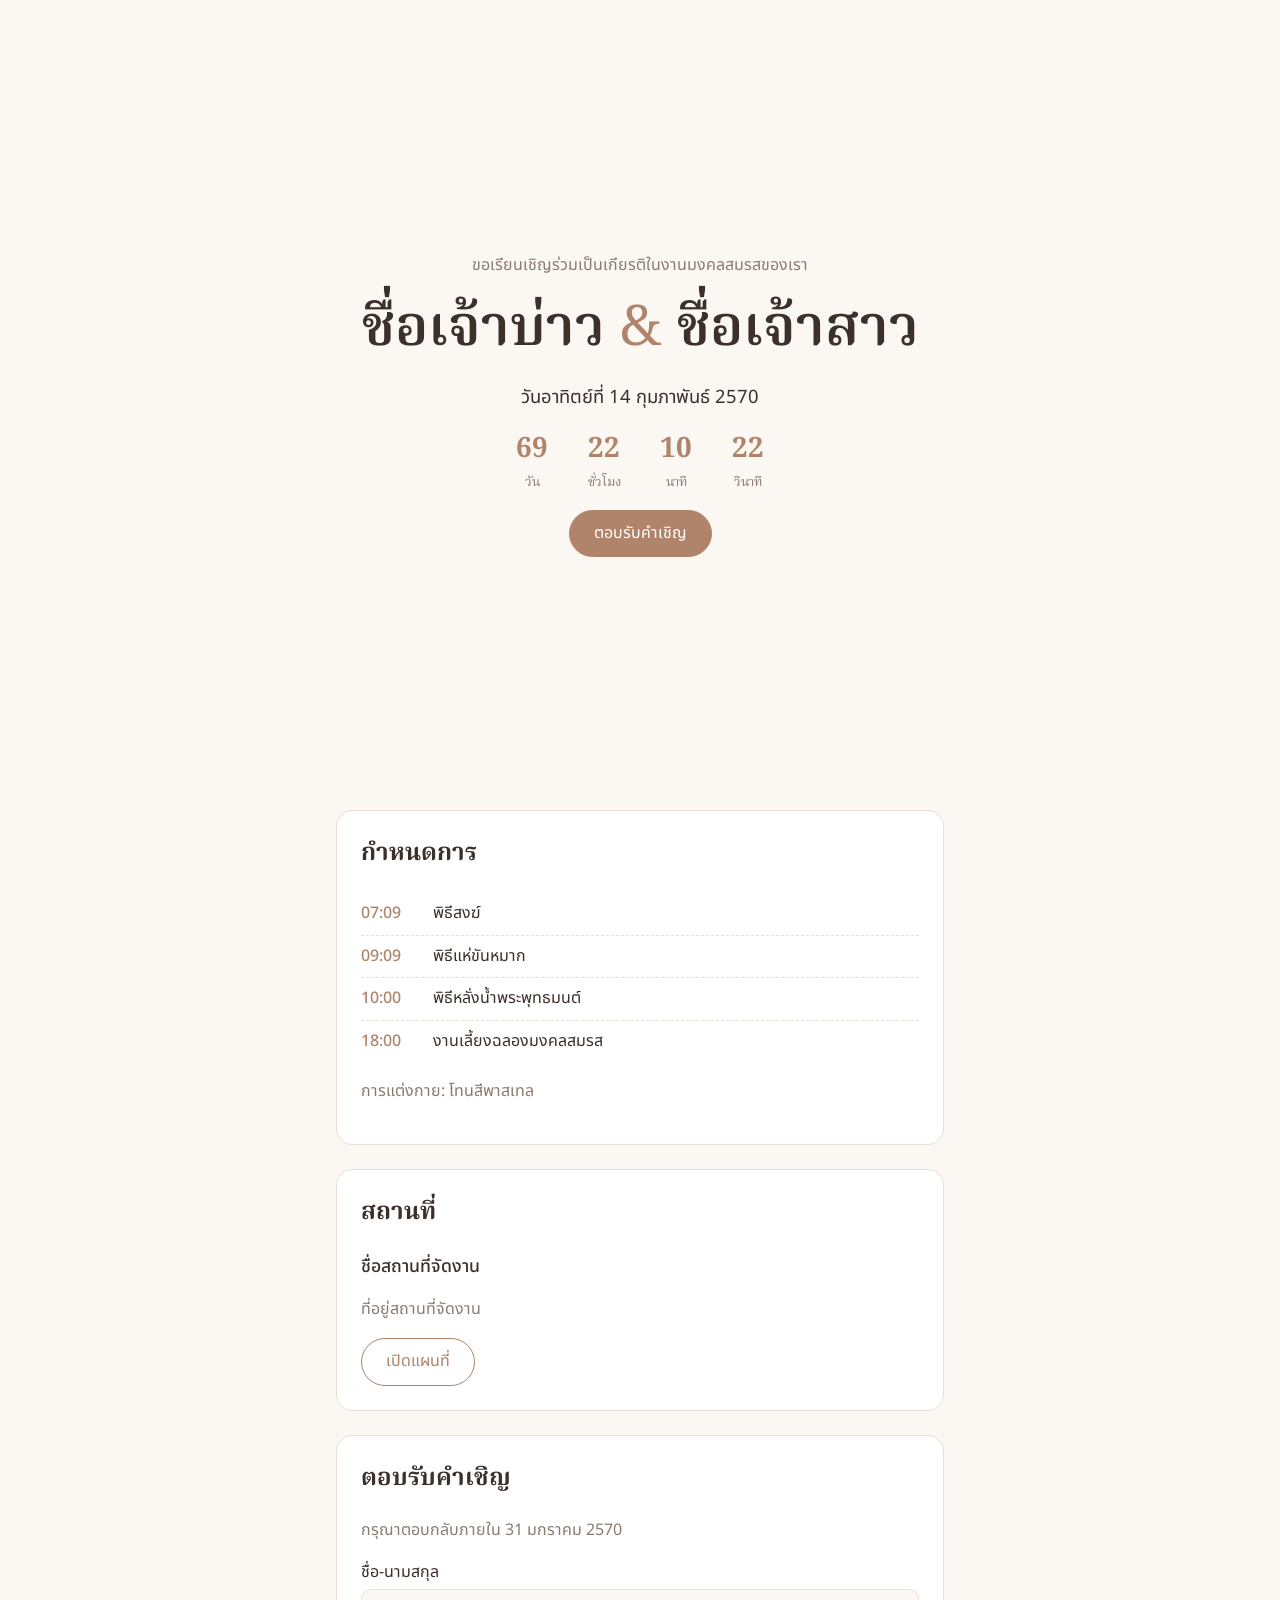
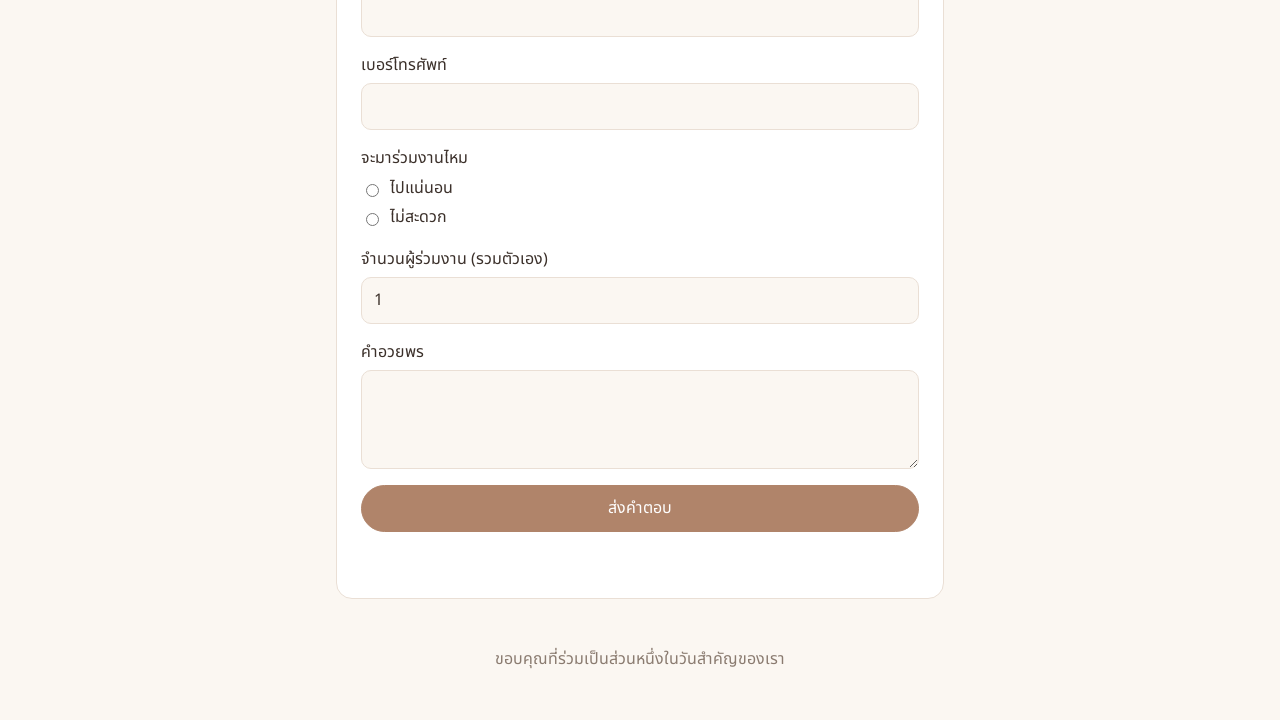
==== index.html @ c6e45189 "feat: เว็บการ์ดเชิญงานแต่งพร้อมฟอร์ม RSVP Co-Authored-By: Claude Opus 5.5 <noreply@anthropic.com>" ====
<!doctype html>
<html lang="th">
<head>
  <meta charset="utf-8" />
  <meta name="viewport" content="width=device-width, initial-scale=1" />
  <title>การ์ดเชิญงานแต่ง</title>
  <link rel="preconnect" href="https://fonts.googleapis.com" />
  <link rel="preconnect" href="https://fonts.gstatic.com" crossorigin />
  <link href="https://fonts.googleapis.com/css2?family=Noto+Serif+Thai:wght@400;600&family=Noto+Sans+Thai:wght@400;500&display=swap" rel="stylesheet" />
  <link rel="stylesheet" href="styles.css" />
</head>
<body>
  <header class="hero">
    <p class="eyebrow" data-bind="greeting"></p>
    <h1><span data-bind="groom"></span> <span class="amp">&amp;</span> <span data-bind="bride"></span></h1>
    <p class="date" data-bind="dateText"></p>
    <div class="countdown" id="countdown" aria-live="polite"></div>
    <a class="btn" href="#rsvp">ตอบรับคำเชิญ</a>
  </header>

  <main>
    <section class="card" id="schedule">
      <h2>กำหนดการ</h2>
      <ol class="timeline" id="timeline"></ol>
      <p class="muted">การแต่งกาย: <span data-bind="dressCode"></span></p>
    </section>

    <section class="card" id="venue">
      <h2>สถานที่</h2>
      <p class="venue-name" data-bind="venue.name"></p>
      <p class="muted" data-bind="venue.address"></p>
      <a class="btn btn-outline" id="map-link" target="_blank" rel="noopener">เปิดแผนที่</a>
    </section>

    <section class="card" id="rsvp">
      <h2>ตอบรับคำเชิญ</h2>
      <p class="muted">กรุณาตอบกลับภายใน <span data-bind="rsvpDeadline"></span></p>
      <form id="rsvp-form" novalidate>
        <label>ชื่อ-นามสกุล
          <input name="name" required maxlength="100" autocomplete="name" />
        </label>
        <label>เบอร์โทรศัพท์
          <input name="phone" type="tel" inputmode="numeric" pattern="0[0-9]{8,9}" maxlength="10" autocomplete="tel" />
        </label>
        <fieldset>
          <legend>จะมาร่วมงานไหม</legend>
          <label class="radio"><input type="radio" name="attending" value="yes" required /> ไปแน่นอน</label>
          <label class="radio"><input type="radio" name="attending" value="no" /> ไม่สะดวก</label>
        </fieldset>
        <label>จำนวนผู้ร่วมงาน (รวมตัวเอง)
          <input name="guests" type="number" min="1" max="10" value="1" />
        </label>
        <label>คำอวยพร
          <textarea name="message" rows="3" maxlength="500"></textarea>
        </label>
        <button class="btn" type="submit">ส่งคำตอบ</button>
        <p class="form-status" id="form-status" role="status"></p>
      </form>
    </section>
  </main>

  <footer>ขอบคุณที่ร่วมเป็นส่วนหนึ่งในวันสำคัญของเรา</footer>

  <script src="config.js"></script>
  <script src="script.js"></script>
</body>
</html>
---- styles.css ----
:root {
  --color-bg: #fbf7f2;
  --color-surface: #ffffff;
  --color-text: #3b302a;
  --color-muted: #8a7b70;
  --color-accent: #b0846a;
  --color-accent-contrast: #ffffff;
  --color-border: #eadfd5;
  --radius: 16px;
  --space: 16px;
  --font-serif: "Noto Serif Thai", serif;
  --font-sans: "Noto Sans Thai", sans-serif;
}

@media (prefers-color-scheme: dark) {
  :root {
    --color-bg: #1d1916;
    --color-surface: #28221e;
    --color-text: #f1e8e0;
    --color-muted: #b3a498;
    --color-accent: #d4a98c;
    --color-accent-contrast: #1d1916;
    --color-border: #3d342e;
  }
}

* { box-sizing: border-box; }

body {
  margin: 0;
  background: var(--color-bg);
  color: var(--color-text);
  font-family: var(--font-sans);
  line-height: 1.6;
}

.hero {
  min-height: 90vh;
  display: flex;
  flex-direction: column;
  align-items: center;
  justify-content: center;
  text-align: center;
  padding: calc(var(--space) * 3) var(--space);
  gap: var(--space);
}

.eyebrow { color: var(--color-muted); margin: 0; }

h1 {
  font-family: var(--font-serif);
  font-weight: 600;
  font-size: clamp(2rem, 8vw, 3.5rem);
  margin: 0;
  line-height: 1.3;
}

.amp { color: var(--color-accent); font-weight: 400; }

.date { font-size: 1.15rem; margin: 0; }

.countdown {
  display: flex;
  gap: var(--space);
  font-family: var(--font-serif);
}

.countdown div { display: flex; flex-direction: column; min-width: 56px; }
.countdown strong { font-size: 1.75rem; color: var(--color-accent); }
.countdown span { font-size: 0.8rem; color: var(--color-muted); }

main {
  max-width: 640px;
  margin: 0 auto;
  padding: 0 var(--space);
  display: grid;
  gap: calc(var(--space) * 1.5);
}

.card {
  background: var(--color-surface);
  border: 1px solid var(--color-border);
  border-radius: var(--radius);
  padding: calc(var(--space) * 1.5);
}

h2 { font-family: var(--font-serif); margin-top: 0; }

.muted { color: var(--color-muted); }

.timeline { list-style: none; padding: 0; margin: 0 0 var(--space); }
.timeline li {
  display: flex;
  gap: var(--space);
  padding: 8px 0;
  border-bottom: 1px dashed var(--color-border);
}
.timeline li:last-child { border-bottom: 0; }
.timeline time { color: var(--color-accent); min-width: 56px; font-weight: 500; }

.venue-name { font-weight: 500; font-size: 1.1rem; margin-bottom: 0; }

.btn {
  display: inline-block;
  background: var(--color-accent);
  color: var(--color-accent-contrast);
  border: 1px solid var(--color-accent);
  border-radius: 999px;
  padding: 10px 24px;
  font: inherit;
  text-decoration: none;
  cursor: pointer;
}
.btn-outline { background: transparent; color: var(--color-accent); }
.btn:disabled { opacity: 0.6; cursor: wait; }

form { display: grid; gap: var(--space); }
label { display: grid; gap: 4px; }
fieldset { border: 0; padding: 0; margin: 0; display: grid; gap: 4px; }
legend { padding: 0; margin-bottom: 4px; }
.radio { display: flex; align-items: center; gap: 8px; }

input, textarea {
  font: inherit;
  color: inherit;
  background: var(--color-bg);
  border: 1px solid var(--color-border);
  border-radius: 10px;
  padding: 10px 12px;
  width: 100%;
}
.radio input { width: auto; }

.form-status { margin: 0; min-height: 1.6em; }
.form-status.error { color: #c0392b; }

footer {
  text-align: center;
  color: var(--color-muted);
  padding: calc(var(--space) * 3) var(--space);
}
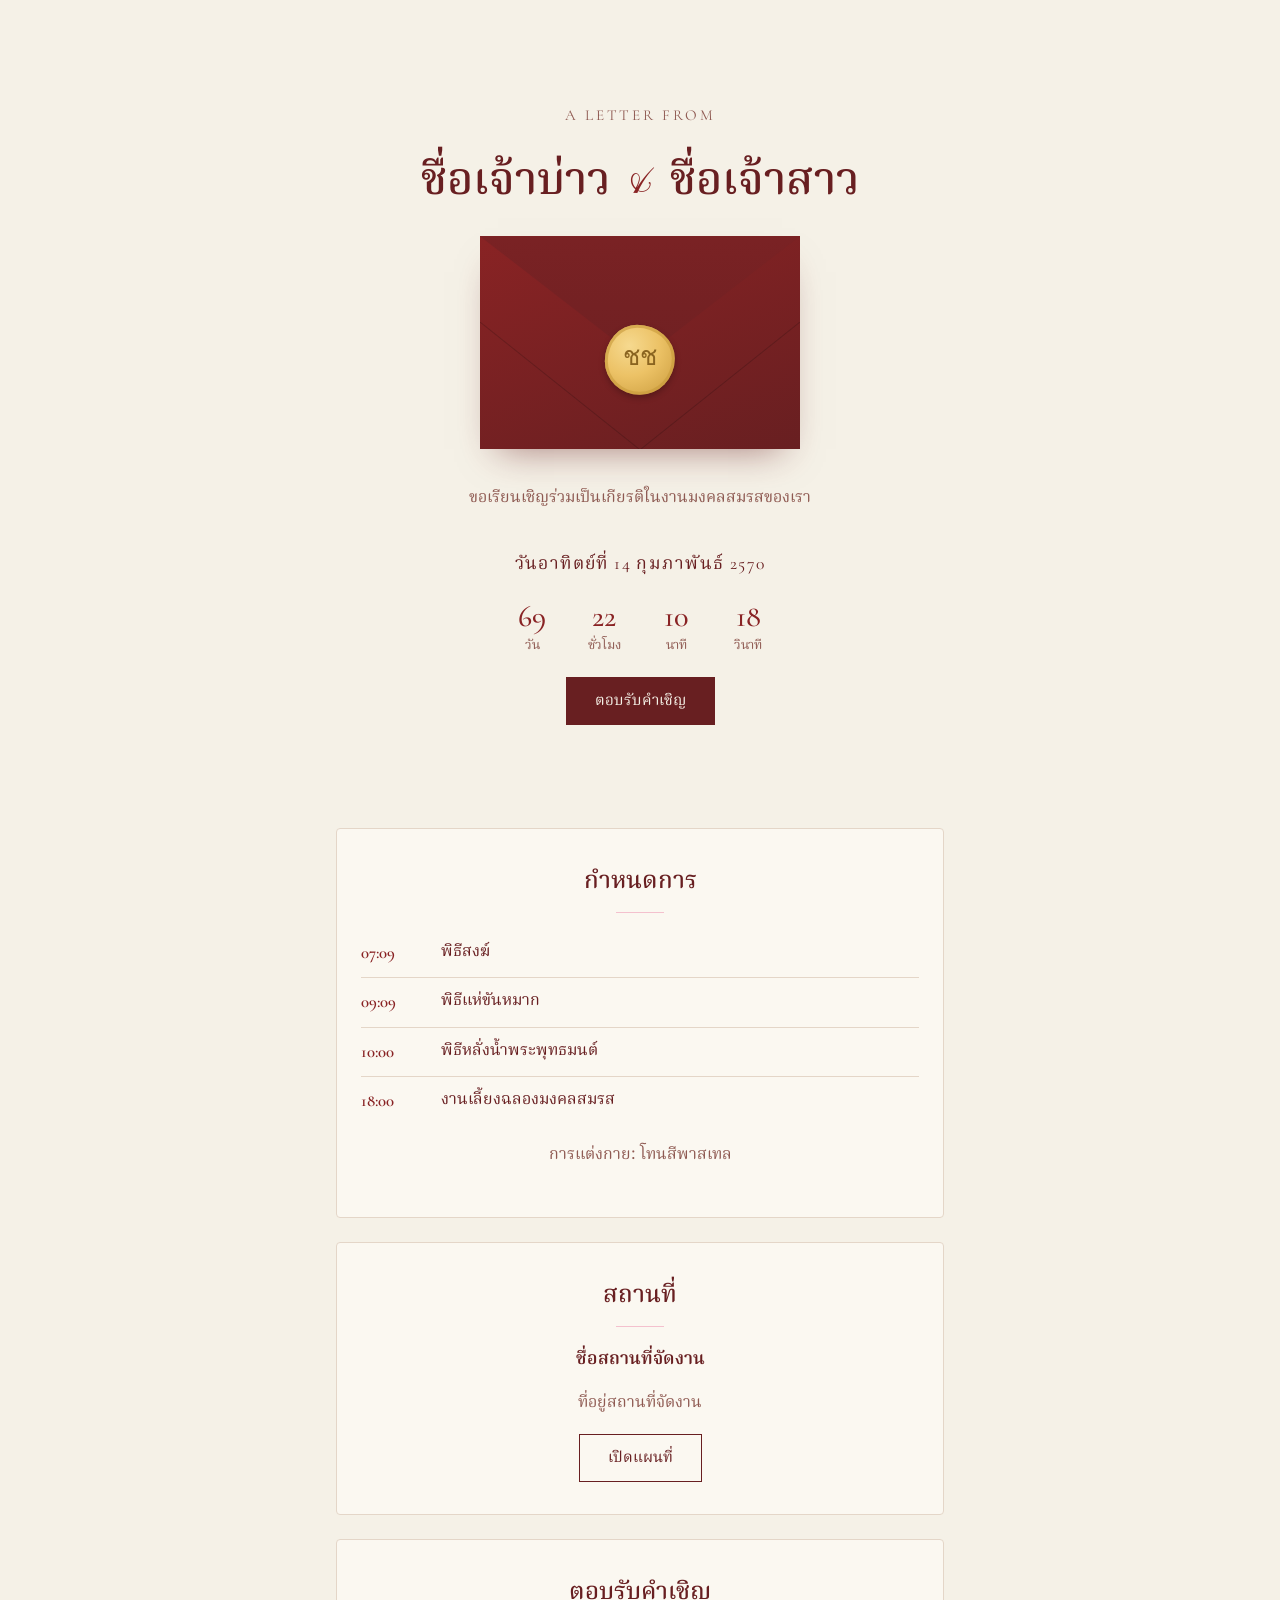
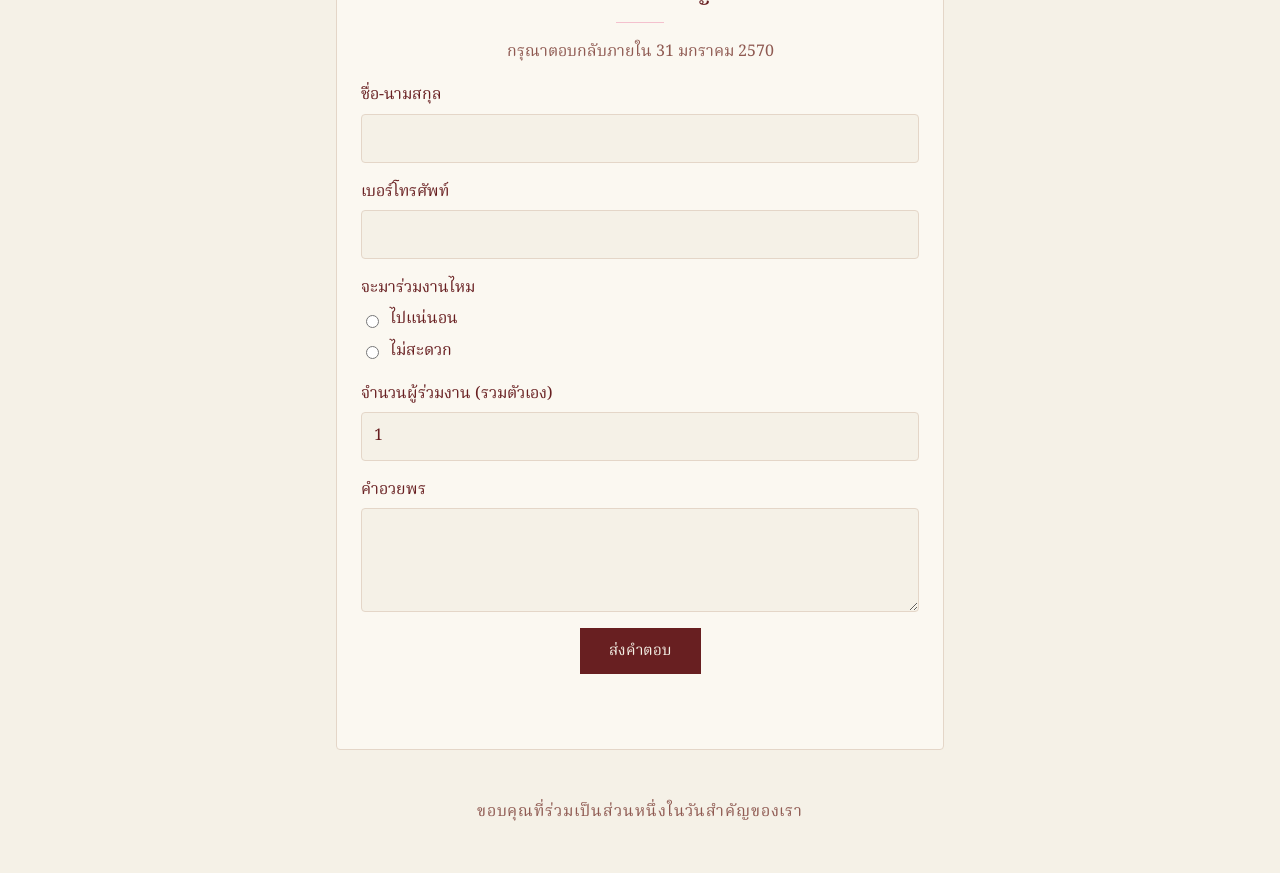
==== commit 5a1f7091: "style: ปรับธีมตามแบบ Canva — พื้นครีม แดงเลือดหมู ซองจดหมายพร้อมตราครั่ง Co-Authored-By: Claude Opus" ====
--- a/index.html
+++ b/index.html
@@ -6,13 +6,17 @@
   <title>การ์ดเชิญงานแต่ง</title>
   <link rel="preconnect" href="https://fonts.googleapis.com" />
   <link rel="preconnect" href="https://fonts.gstatic.com" crossorigin />
-  <link href="https://fonts.googleapis.com/css2?family=Noto+Serif+Thai:wght@400;600&family=Noto+Sans+Thai:wght@400;500&display=swap" rel="stylesheet" />
+  <link href="https://fonts.googleapis.com/css2?family=Cormorant+Garamond:wght@400;500;600&family=Pinyon+Script&family=Noto+Serif+Thai:wght@400;600&display=swap" rel="stylesheet" />
   <link rel="stylesheet" href="styles.css" />
 </head>
 <body>
   <header class="hero">
-    <p class="eyebrow" data-bind="greeting"></p>
+    <p class="letter-from">A letter from</p>
     <h1><span data-bind="groom"></span> <span class="amp">&amp;</span> <span data-bind="bride"></span></h1>
+    <div class="envelope" aria-hidden="true">
+      <span class="seal" id="seal"></span>
+    </div>
+    <p class="muted" data-bind="greeting"></p>
     <p class="date" data-bind="dateText"></p>
     <div class="countdown" id="countdown" aria-live="polite"></div>
     <a class="btn" href="#rsvp">ตอบรับคำเชิญ</a>
--- a/styles.css
+++ b/styles.css
@@ -1,27 +1,28 @@
+/*
+ * ธีมตามแบบ Canva ของเจ้าสาว: พื้นครีม · แดงเลือดหมู · ตราครั่งสีทอง
+ * ฟอนต์ในแบบ (The Seasons · Snell Roundhand · TAN Pearl) เป็นฟอนต์มีลิขสิทธิ์
+ * จึงใช้ฟอนต์จาก Google Fonts ที่หน้าตาใกล้เคียงแทน
+ */
 :root {
-  --color-bg: #fbf7f2;
-  --color-surface: #ffffff;
-  --color-text: #3b302a;
-  --color-muted: #8a7b70;
-  --color-accent: #b0846a;
-  --color-accent-contrast: #ffffff;
-  --color-border: #eadfd5;
-  --radius: 16px;
+  --color-bg: #f5f1e7;
+  --color-surface: #fbf8f1;
+  --color-text: #681f21;
+  --color-muted: #8f5a52;
+  --color-accent: #892324;
+  --color-accent-strong: #681f21;
+  --color-accent-contrast: #f5f1e7;
+  --color-blush: #f4c1ce;
+  --color-gold: #ecc266;
+  --color-gold-deep: #c99a3b;
+  --color-border: #e4d6c8;
+  --color-error: #a33537;
+  --radius: 4px;
   --space: 16px;
-  --font-serif: "Noto Serif Thai", serif;
-  --font-sans: "Noto Sans Thai", sans-serif;
-}
-
-@media (prefers-color-scheme: dark) {
-  :root {
-    --color-bg: #1d1916;
-    --color-surface: #28221e;
-    --color-text: #f1e8e0;
-    --color-muted: #b3a498;
-    --color-accent: #d4a98c;
-    --color-accent-contrast: #1d1916;
-    --color-border: #3d342e;
-  }
+  --font-display: "Cormorant Garamond", "Noto Serif Thai", serif;
+  --font-script: "Pinyon Script", cursive;
+  --font-thai: "Noto Serif Thai", serif;
+  /* ใช้กับข้อความละตินเท่านั้น — ระยะห่างตัวอักษรทำให้สระและวรรณยุกต์ไทยแยกจากพยัญชนะ */
+  --tracking: 0.18em;
 }
 
 * { box-sizing: border-box; }
@@ -30,45 +31,115 @@
   margin: 0;
   background: var(--color-bg);
   color: var(--color-text);
-  font-family: var(--font-sans);
-  line-height: 1.6;
-}
-
+  font-family: var(--font-thai);
+  line-height: 1.7;
+}
+
+/* ---------- ส่วนหัว: ซองจดหมาย ---------- */
 .hero {
-  min-height: 90vh;
+  min-height: 92vh;
   display: flex;
   flex-direction: column;
   align-items: center;
   justify-content: center;
   text-align: center;
   padding: calc(var(--space) * 3) var(--space);
-  gap: var(--space);
-}
-
-.eyebrow { color: var(--color-muted); margin: 0; }
+  gap: calc(var(--space) * 1.25);
+}
+
+.letter-from {
+  margin: 0;
+  font-family: var(--font-display);
+  letter-spacing: var(--tracking);
+  text-transform: uppercase;
+  color: var(--color-muted);
+  font-size: 0.95rem;
+}
 
 h1 {
-  font-family: var(--font-serif);
-  font-weight: 600;
-  font-size: clamp(2rem, 8vw, 3.5rem);
-  margin: 0;
+  margin: 0;
+  font-family: var(--font-display);
+  font-weight: 500;
+  font-size: clamp(1.9rem, 7vw, 2.8rem);
+  text-transform: uppercase;
   line-height: 1.3;
-}
-
-.amp { color: var(--color-accent); font-weight: 400; }
-
-.date { font-size: 1.15rem; margin: 0; }
+  overflow-wrap: anywhere;
+}
+
+.amp {
+  font-family: var(--font-script);
+  text-transform: none;
+  letter-spacing: 0;
+  color: var(--color-accent);
+  font-size: 1.15em;
+}
+
+.envelope {
+  position: relative;
+  width: min(320px, 82vw);
+  aspect-ratio: 3 / 2;
+  background: linear-gradient(160deg, var(--color-accent) 0%, var(--color-accent-strong) 100%);
+  box-shadow: 0 18px 36px -18px rgba(104, 31, 33, 0.55);
+  overflow: hidden;
+}
+
+.envelope::before,
+.envelope::after {
+  content: "";
+  position: absolute;
+  inset: 0;
+}
+
+/* ฝาซองด้านบน */
+.envelope::before {
+  background: linear-gradient(180deg, #7a2224 0%, var(--color-accent-strong) 100%);
+  clip-path: polygon(0 0, 100% 0, 50% 58%);
+  filter: drop-shadow(0 2px 0 rgba(0, 0, 0, 0.15));
+}
+
+/* เส้นพับด้านล่าง */
+.envelope::after {
+  background:
+    linear-gradient(to top right, transparent calc(50% - 1px), rgba(0, 0, 0, 0.18) 50%, transparent calc(50% + 1px)) left bottom / 50% 60% no-repeat,
+    linear-gradient(to top left, transparent calc(50% - 1px), rgba(0, 0, 0, 0.18) 50%, transparent calc(50% + 1px)) right bottom / 50% 60% no-repeat;
+}
+
+.seal {
+  position: absolute;
+  z-index: 1;
+  left: 50%;
+  top: 58%;
+  width: 22%;
+  aspect-ratio: 1;
+  transform: translate(-50%, -50%);
+  display: grid;
+  place-items: center;
+  border-radius: 46% 54% 50% 50% / 52% 48% 52% 48%;
+  background: radial-gradient(circle at 35% 30%, #f6d98f 0%, var(--color-gold) 45%, var(--color-gold-deep) 100%);
+  box-shadow: inset 0 0 0 3px rgba(201, 154, 59, 0.6), 0 3px 6px rgba(0, 0, 0, 0.25);
+  color: #8a6420;
+  font-family: var(--font-script);
+  font-size: clamp(1.2rem, 5vw, 1.6rem);
+}
+
+.date {
+  margin: 0;
+  font-family: var(--font-display);
+  letter-spacing: 0.08em;
+  font-size: 1.1rem;
+}
 
 .countdown {
   display: flex;
-  gap: var(--space);
-  font-family: var(--font-serif);
-}
-
-.countdown div { display: flex; flex-direction: column; min-width: 56px; }
-.countdown strong { font-size: 1.75rem; color: var(--color-accent); }
+  gap: calc(var(--space) * 1.25);
+  font-family: var(--font-display);
+}
+
+.countdown div { display: flex; flex-direction: column; min-width: 52px; }
+.countdown strong { font-size: 1.9rem; font-weight: 500; color: var(--color-accent); line-height: 1.2; }
 .countdown span { font-size: 0.8rem; color: var(--color-muted); }
 
+/* ---------- เนื้อหา ---------- */
 main {
   max-width: 640px;
   margin: 0 auto;
@@ -81,40 +152,65 @@
   background: var(--color-surface);
   border: 1px solid var(--color-border);
   border-radius: var(--radius);
-  padding: calc(var(--space) * 1.5);
-}
-
-h2 { font-family: var(--font-serif); margin-top: 0; }
+  padding: calc(var(--space) * 2) calc(var(--space) * 1.5);
+  text-align: center;
+}
+
+h2 {
+  margin: 0 0 var(--space);
+  font-family: var(--font-display);
+  font-weight: 500;
+  font-size: 1.5rem;
+}
+
+/* เส้นคั่นใต้หัวข้อ */
+h2::after {
+  content: "";
+  display: block;
+  width: 48px;
+  height: 1px;
+  margin: 10px auto 0;
+  background: var(--color-blush);
+}
 
 .muted { color: var(--color-muted); }
 
-.timeline { list-style: none; padding: 0; margin: 0 0 var(--space); }
+.timeline { list-style: none; padding: 0; margin: 0 0 var(--space); text-align: left; }
 .timeline li {
   display: flex;
   gap: var(--space);
-  padding: 8px 0;
-  border-bottom: 1px dashed var(--color-border);
+  padding: 10px 0;
+  border-bottom: 1px solid var(--color-border);
 }
 .timeline li:last-child { border-bottom: 0; }
-.timeline time { color: var(--color-accent); min-width: 56px; font-weight: 500; }
-
-.venue-name { font-weight: 500; font-size: 1.1rem; margin-bottom: 0; }
+.timeline time {
+  min-width: 64px;
+  color: var(--color-accent);
+  font-family: var(--font-display);
+  font-weight: 600;
+  font-size: 1.05rem;
+}
+
+.venue-name { font-weight: 600; font-size: 1.1rem; margin-bottom: 0; }
 
 .btn {
   display: inline-block;
-  background: var(--color-accent);
+  background: var(--color-accent-strong);
   color: var(--color-accent-contrast);
-  border: 1px solid var(--color-accent);
-  border-radius: 999px;
-  padding: 10px 24px;
-  font: inherit;
+  border: 1px solid var(--color-accent-strong);
+  border-radius: 0;
+  padding: 10px 28px;
+  font-family: var(--font-display);
+  font-size: 0.95rem;
+  text-transform: uppercase;
   text-decoration: none;
   cursor: pointer;
 }
-.btn-outline { background: transparent; color: var(--color-accent); }
+.btn-outline { background: transparent; color: var(--color-accent-strong); }
 .btn:disabled { opacity: 0.6; cursor: wait; }
 
-form { display: grid; gap: var(--space); }
+/* ---------- ฟอร์ม ---------- */
+form { display: grid; gap: var(--space); text-align: left; }
 label { display: grid; gap: 4px; }
 fieldset { border: 0; padding: 0; margin: 0; display: grid; gap: 4px; }
 legend { padding: 0; margin-bottom: 4px; }
@@ -125,17 +221,25 @@
   color: inherit;
   background: var(--color-bg);
   border: 1px solid var(--color-border);
-  border-radius: 10px;
+  border-radius: var(--radius);
   padding: 10px 12px;
   width: 100%;
 }
-.radio input { width: auto; }
-
-.form-status { margin: 0; min-height: 1.6em; }
-.form-status.error { color: #c0392b; }
+input:focus, textarea:focus {
+  outline: 2px solid var(--color-blush);
+  outline-offset: 1px;
+  border-color: var(--color-accent);
+}
+.radio input { width: auto; accent-color: var(--color-accent); }
+form .btn { justify-self: center; }
+
+.form-status { margin: 0; min-height: 1.7em; text-align: center; }
+.form-status.error { color: var(--color-error); }
 
 footer {
   text-align: center;
   color: var(--color-muted);
   padding: calc(var(--space) * 3) var(--space);
-}
+  font-family: var(--font-display);
+  letter-spacing: 0.06em;
+}
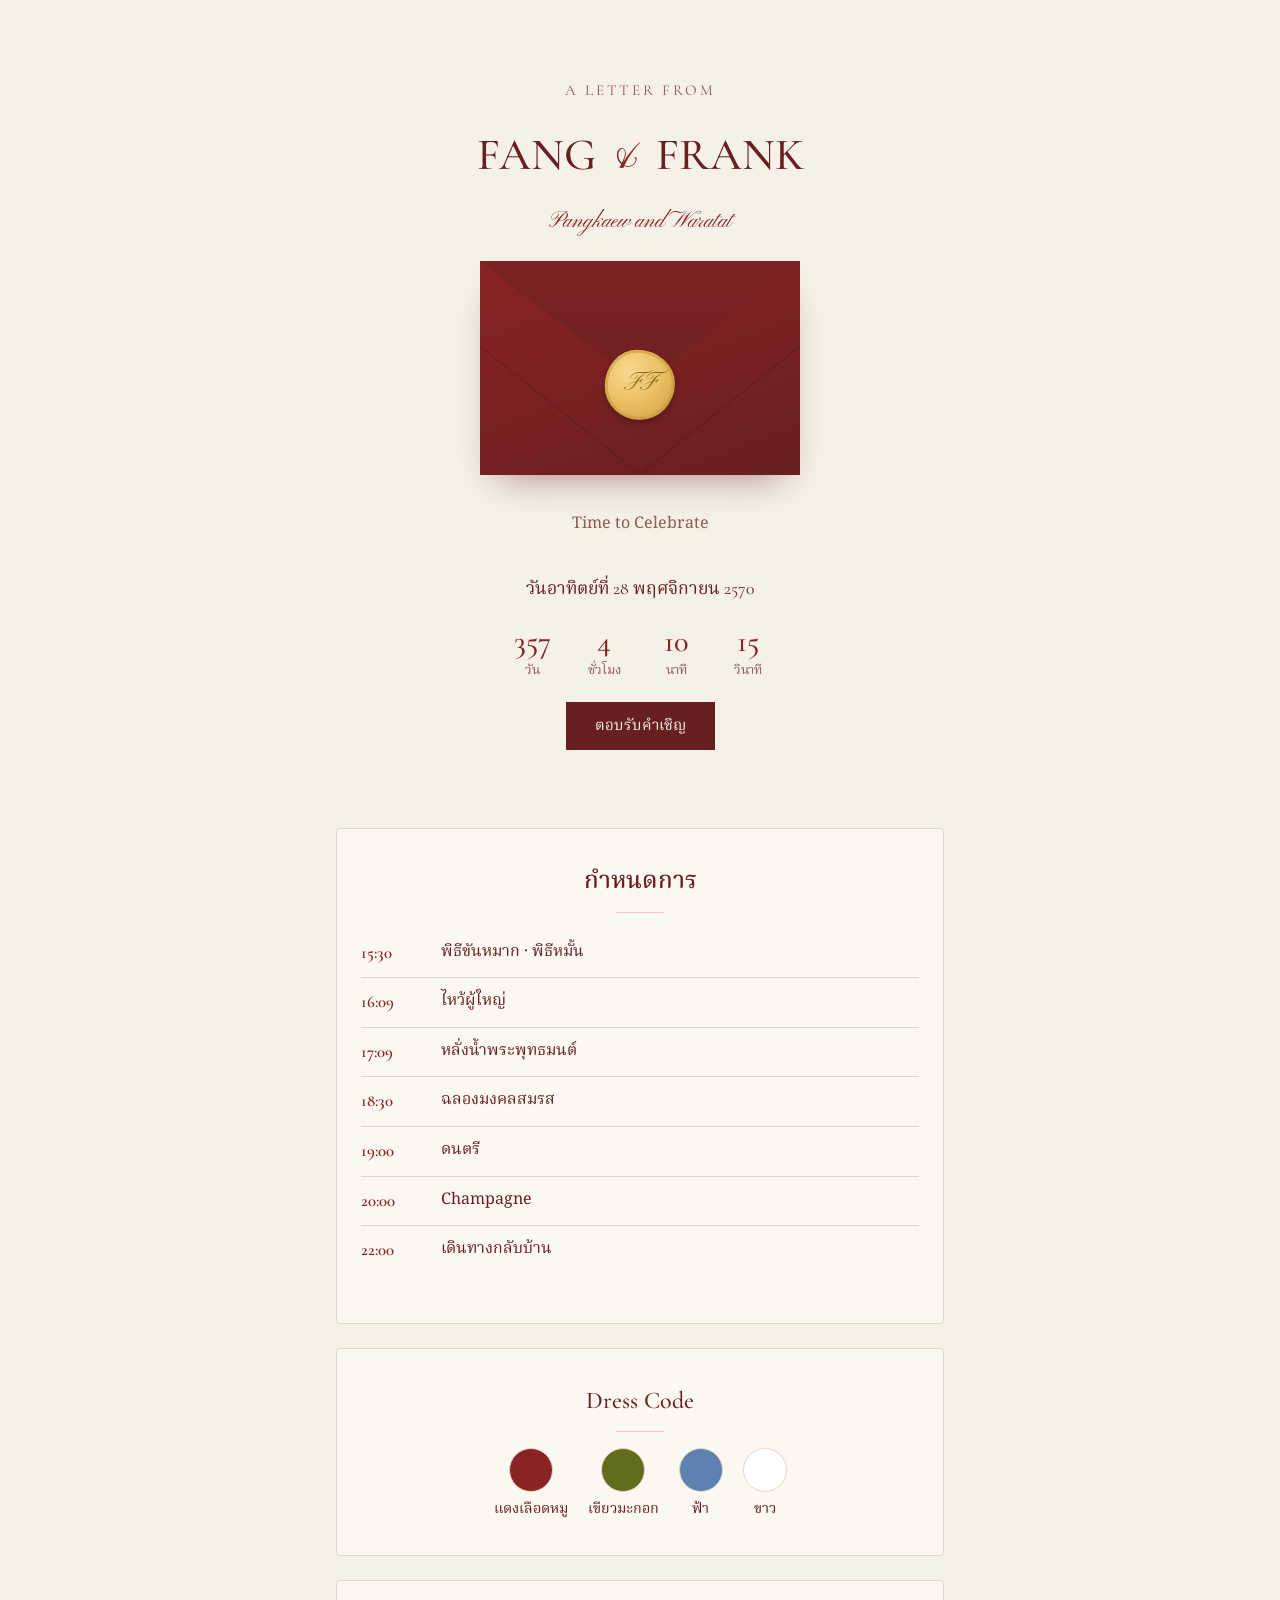
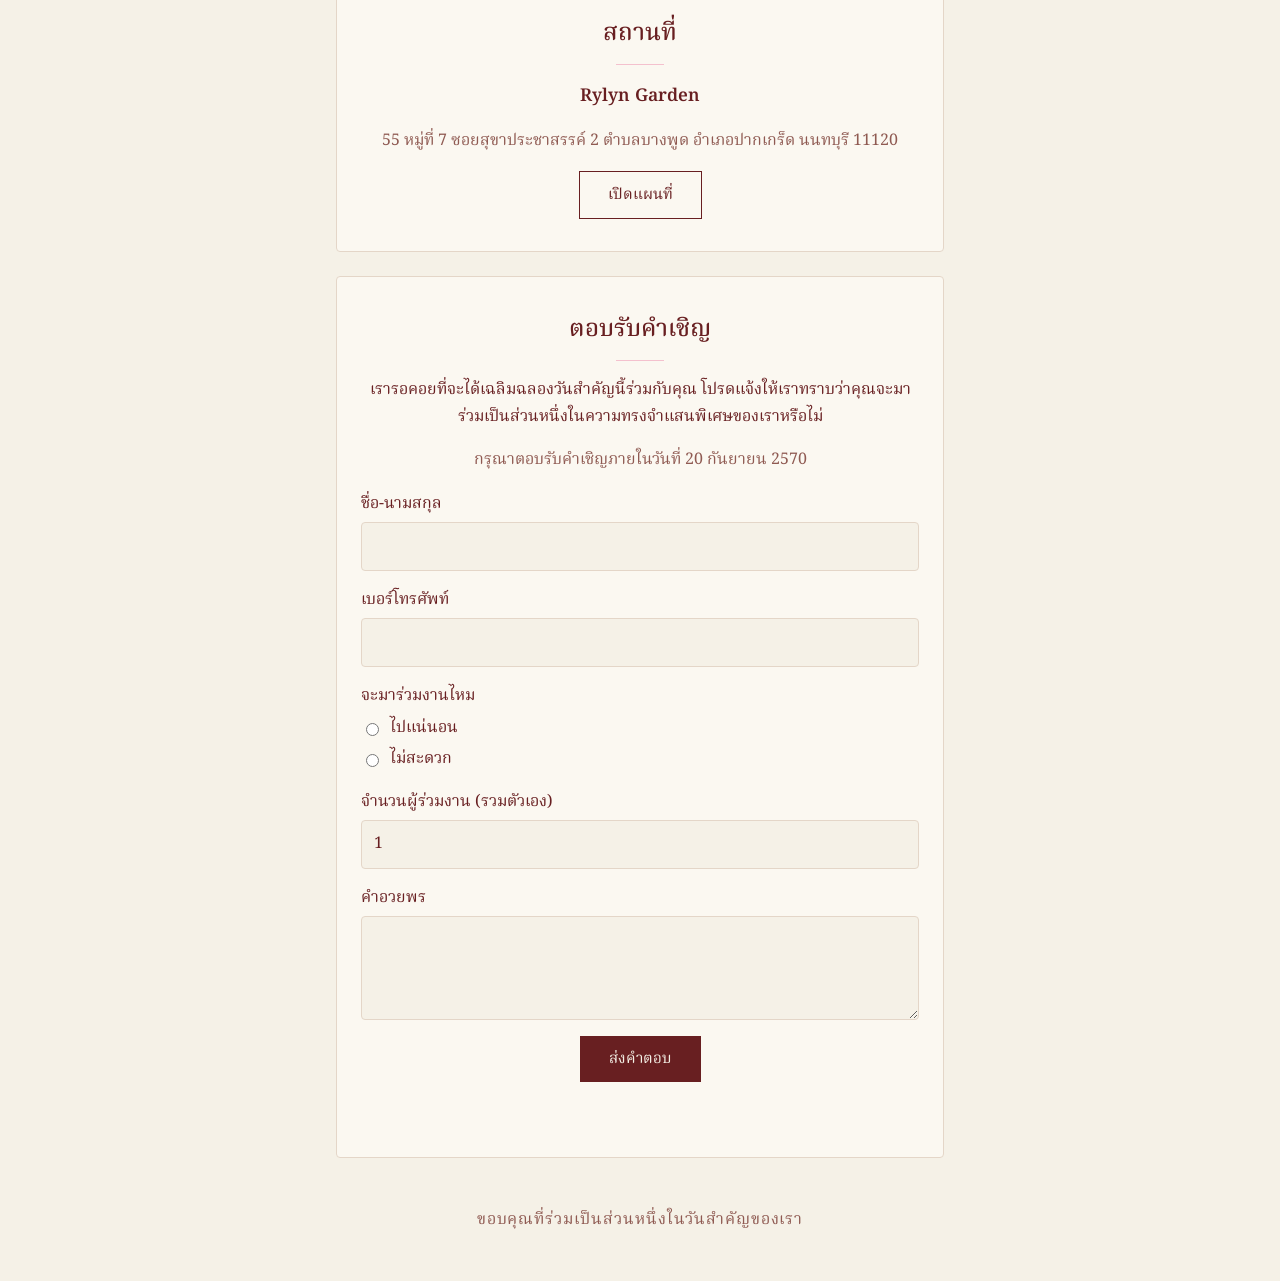
==== commit 4e1e9a57: "content: ใส่ข้อมูลงานจากแบบ Canva — ชื่อ วันงาน กำหนดการ สถานที่ Dress code Co-Authored-By: Claude O" ====
--- a/index.html
+++ b/index.html
@@ -12,7 +12,8 @@
 <body>
   <header class="hero">
     <p class="letter-from">A letter from</p>
-    <h1><span data-bind="groom"></span> <span class="amp">&amp;</span> <span data-bind="bride"></span></h1>
+    <h1><span data-bind="names.0"></span> <span class="amp">&amp;</span> <span data-bind="names.1"></span></h1>
+    <p class="full-names" data-bind="fullNames"></p>
     <div class="envelope" aria-hidden="true">
       <span class="seal" id="seal"></span>
     </div>
@@ -26,7 +27,11 @@
     <section class="card" id="schedule">
       <h2>กำหนดการ</h2>
       <ol class="timeline" id="timeline"></ol>
-      <p class="muted">การแต่งกาย: <span data-bind="dressCode"></span></p>
+    </section>
+
+    <section class="card" id="dress-code">
+      <h2>Dress Code</h2>
+      <ul class="swatches" id="swatches"></ul>
     </section>
 
     <section class="card" id="venue">
@@ -38,7 +43,8 @@
 
     <section class="card" id="rsvp">
       <h2>ตอบรับคำเชิญ</h2>
-      <p class="muted">กรุณาตอบกลับภายใน <span data-bind="rsvpDeadline"></span></p>
+      <p class="rsvp-message" data-bind="rsvpMessage"></p>
+      <p class="muted">กรุณาตอบรับคำเชิญภายในวันที่ <span data-bind="rsvpDeadline"></span></p>
       <form id="rsvp-form" novalidate>
         <label>ชื่อ-นามสกุล
           <input name="name" required maxlength="100" autocomplete="name" />
--- a/styles.css
+++ b/styles.css
@@ -125,7 +125,6 @@
 .date {
   margin: 0;
   font-family: var(--font-display);
-  letter-spacing: 0.08em;
   font-size: 1.1rem;
 }
 
@@ -191,6 +190,38 @@
   font-size: 1.05rem;
 }
 
+.full-names {
+  margin: -8px 0 0;
+  font-family: var(--font-script);
+  font-size: 1.4rem;
+  color: var(--color-accent);
+}
+
+.rsvp-message { margin-top: 0; }
+
+.swatches {
+  list-style: none;
+  padding: 0;
+  margin: 0;
+  display: flex;
+  flex-wrap: wrap;
+  justify-content: center;
+  gap: calc(var(--space) * 1.25);
+}
+.swatches li {
+  display: flex;
+  flex-direction: column;
+  align-items: center;
+  gap: 6px;
+  font-size: 0.9rem;
+}
+.swatch {
+  width: 44px;
+  height: 44px;
+  border-radius: 50%;
+  border: 1px solid var(--color-border);
+}
+
 .venue-name { font-weight: 600; font-size: 1.1rem; margin-bottom: 0; }
 
 .btn {
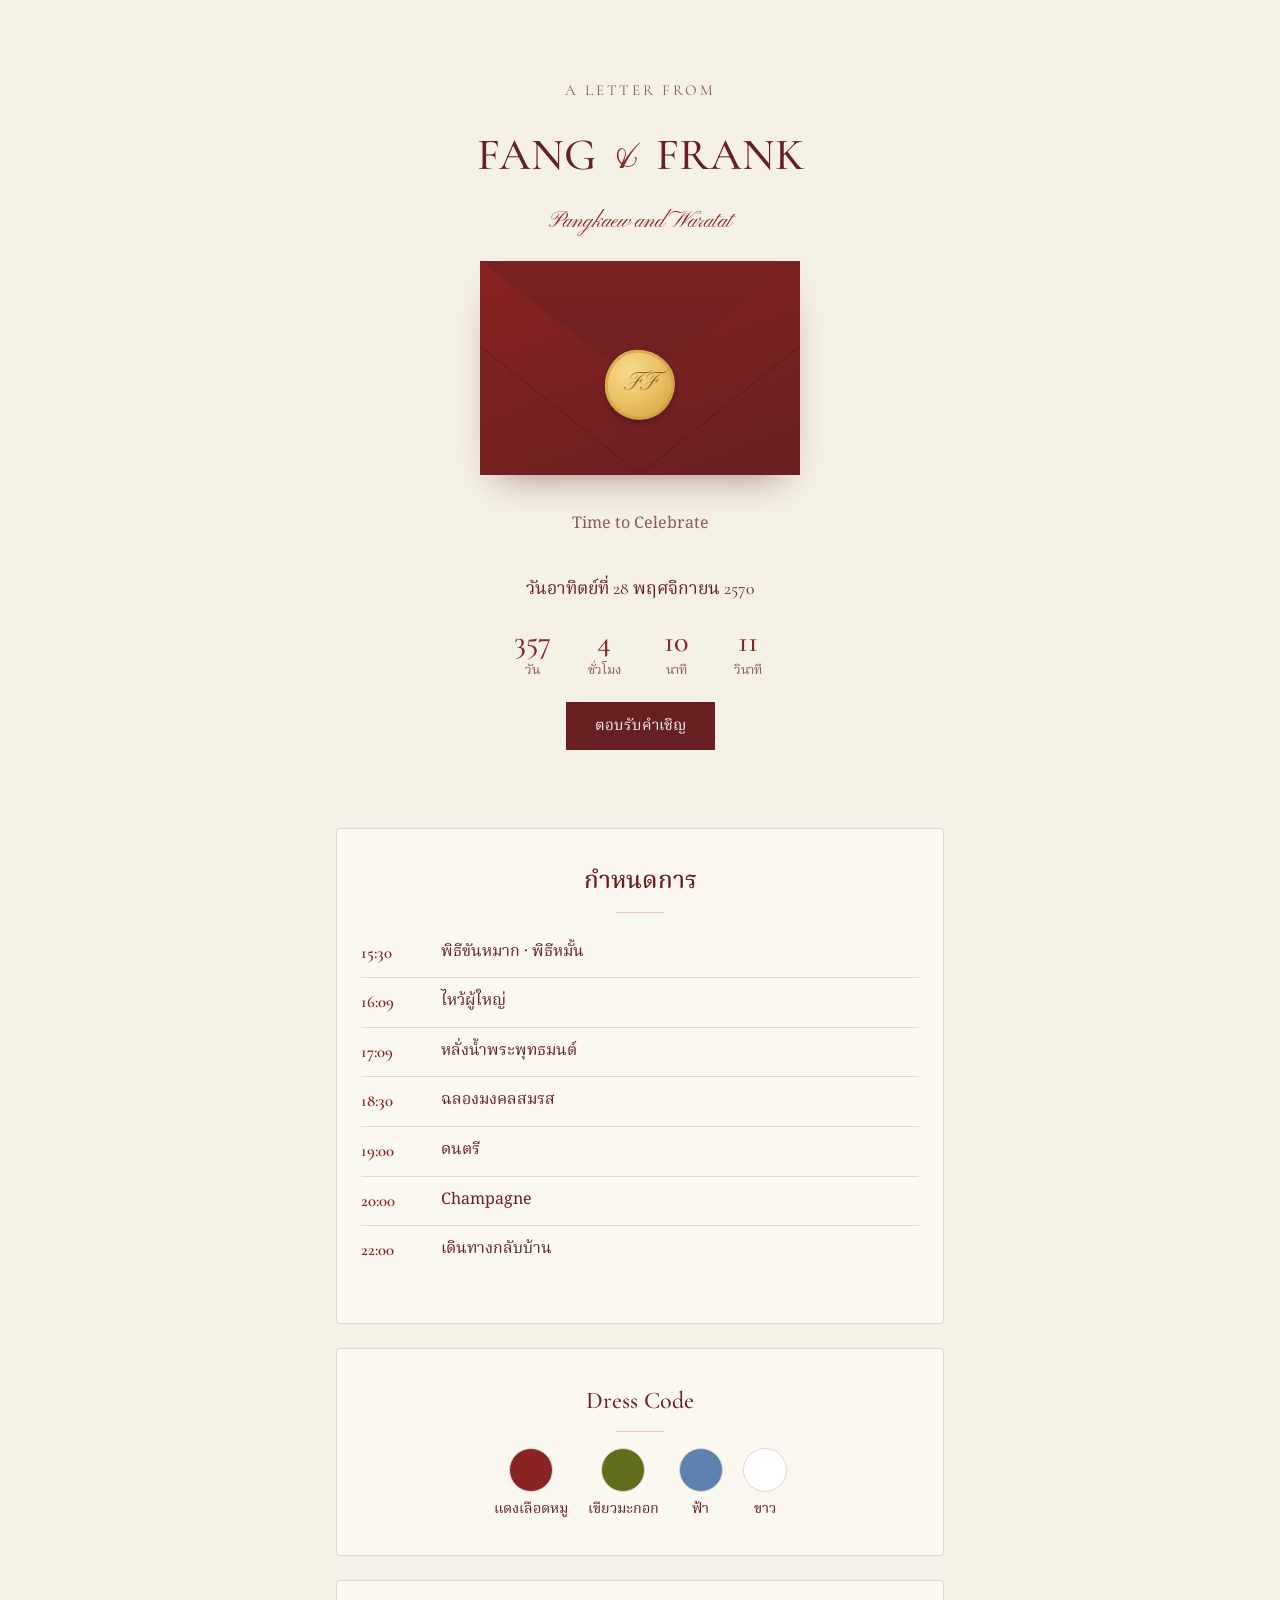
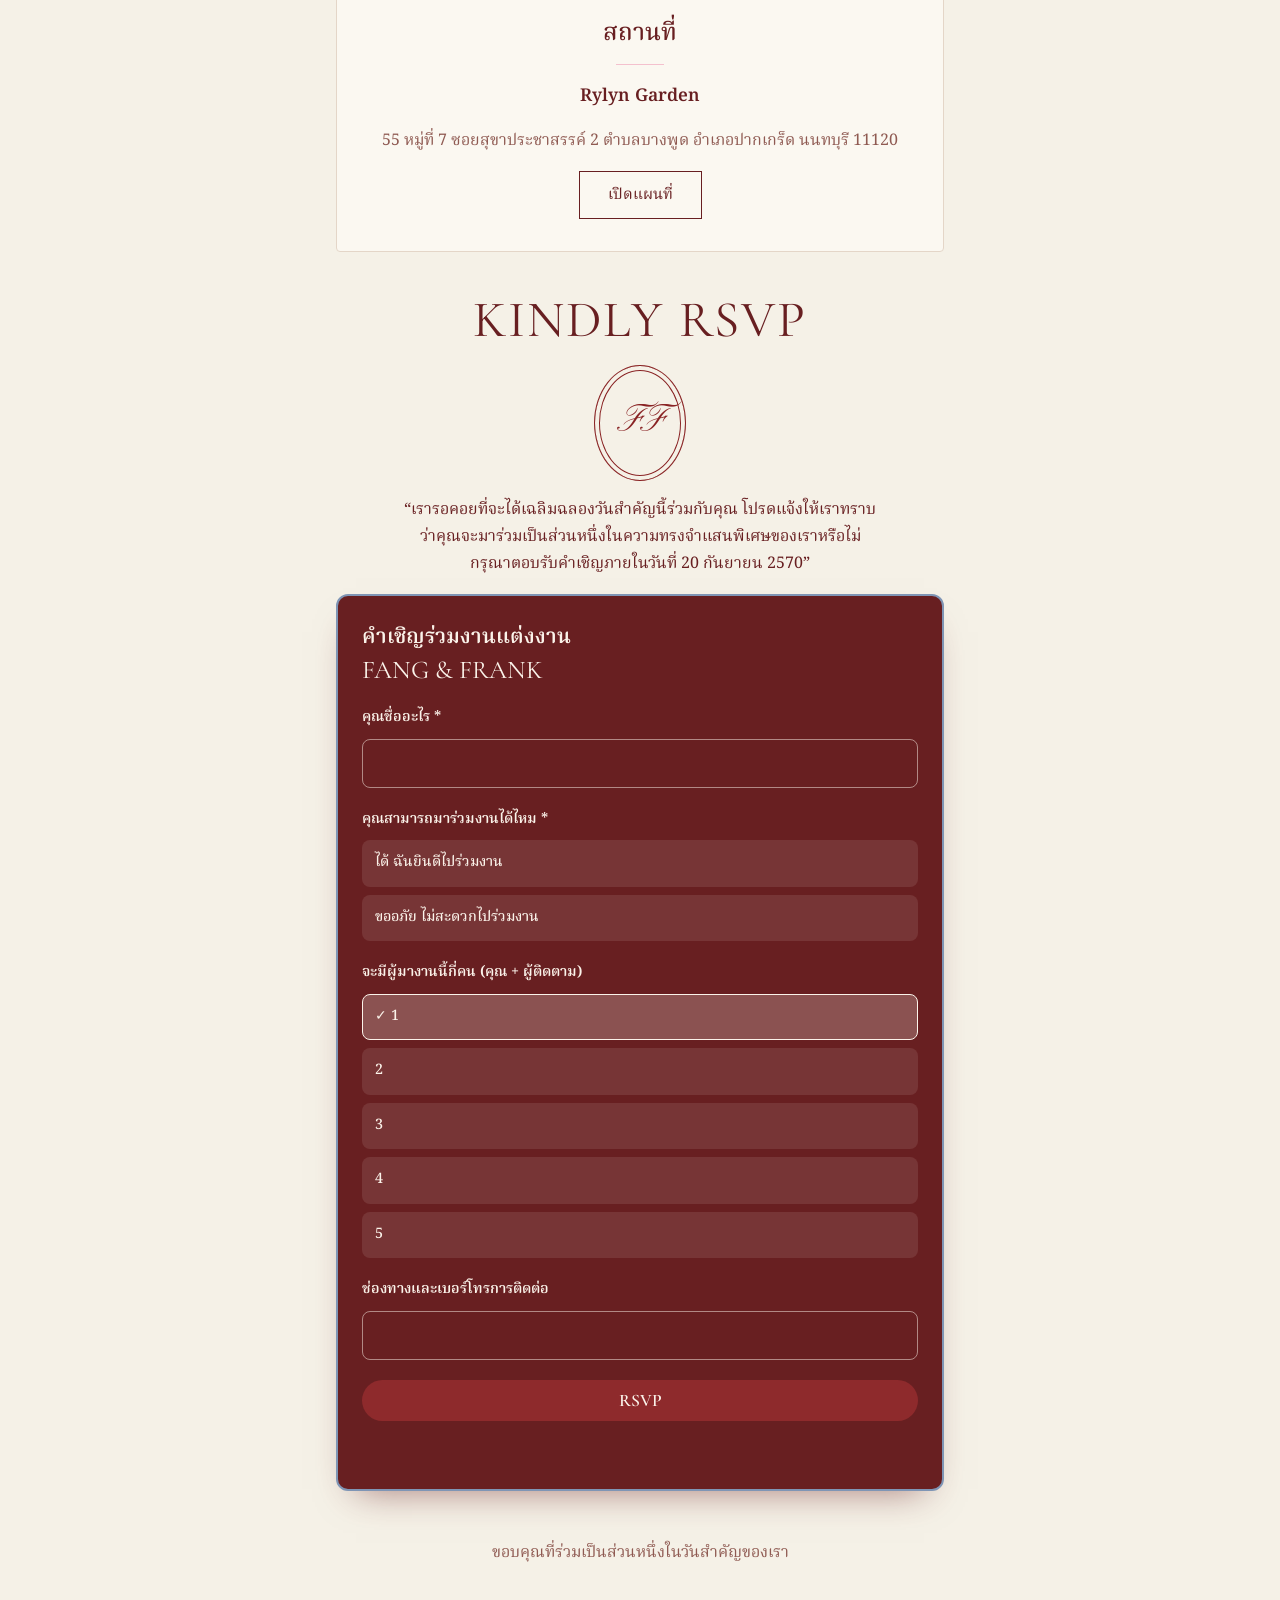
==== commit 73dc03d8: "feat: ฟอร์ม RSVP ตามแบบ Canva — การ์ดสีแดงเลือดหมู ตัวเลือกแบบปุ่ม จำนวนคน 1–5 Co-Authored-By: Claud" ====
--- a/index.html
+++ b/index.html
@@ -41,29 +41,40 @@
       <a class="btn btn-outline" id="map-link" target="_blank" rel="noopener">เปิดแผนที่</a>
     </section>
 
-    <section class="card" id="rsvp">
-      <h2>ตอบรับคำเชิญ</h2>
-      <p class="rsvp-message" data-bind="rsvpMessage"></p>
-      <p class="muted">กรุณาตอบรับคำเชิญภายในวันที่ <span data-bind="rsvpDeadline"></span></p>
-      <form id="rsvp-form" novalidate>
-        <label>ชื่อ-นามสกุล
+    <section class="rsvp" id="rsvp">
+      <h2 class="rsvp-title">Kindly RSVP</h2>
+      <div class="monogram" id="monogram" aria-hidden="true"></div>
+      <p class="rsvp-message">
+        “<span data-bind="rsvpMessage"></span>
+        กรุณาตอบรับคำเชิญภายในวันที่ <span data-bind="rsvpDeadline"></span>”
+      </p>
+
+      <form class="rsvp-card" id="rsvp-form" novalidate>
+        <div class="rsvp-card-head">
+          <p class="rsvp-card-title">คำเชิญร่วมงานแต่งงาน</p>
+          <p class="rsvp-card-names" id="rsvp-names"></p>
+        </div>
+
+        <label class="field">คุณชื่ออะไร *
           <input name="name" required maxlength="100" autocomplete="name" />
         </label>
-        <label>เบอร์โทรศัพท์
-          <input name="phone" type="tel" inputmode="numeric" pattern="0[0-9]{8,9}" maxlength="10" autocomplete="tel" />
+
+        <fieldset class="field">
+          <legend>คุณสามารถมาร่วมงานได้ไหม *</legend>
+          <label class="choice"><input type="radio" name="attending" value="yes" required /><span>ได้ ฉันยินดีไปร่วมงาน</span></label>
+          <label class="choice"><input type="radio" name="attending" value="no" /><span>ขออภัย ไม่สะดวกไปร่วมงาน</span></label>
+        </fieldset>
+
+        <fieldset class="field" id="guests-field">
+          <legend>จะมีผู้มางานนี้กี่คน (คุณ + ผู้ติดตาม)</legend>
+          <div id="guest-options"></div>
+        </fieldset>
+
+        <label class="field">ช่องทางและเบอร์โทรการติดต่อ
+          <input name="contact" maxlength="100" autocomplete="tel" />
         </label>
-        <fieldset>
-          <legend>จะมาร่วมงานไหม</legend>
-          <label class="radio"><input type="radio" name="attending" value="yes" required /> ไปแน่นอน</label>
-          <label class="radio"><input type="radio" name="attending" value="no" /> ไม่สะดวก</label>
-        </fieldset>
-        <label>จำนวนผู้ร่วมงาน (รวมตัวเอง)
-          <input name="guests" type="number" min="1" max="10" value="1" />
-        </label>
-        <label>คำอวยพร
-          <textarea name="message" rows="3" maxlength="500"></textarea>
-        </label>
-        <button class="btn" type="submit">ส่งคำตอบ</button>
+
+        <button class="rsvp-submit" type="submit">RSVP</button>
         <p class="form-status" id="form-status" role="status"></p>
       </form>
     </section>
--- a/styles.css
+++ b/styles.css
@@ -240,37 +240,142 @@
 .btn-outline { background: transparent; color: var(--color-accent-strong); }
 .btn:disabled { opacity: 0.6; cursor: wait; }
 
-/* ---------- ฟอร์ม ---------- */
-form { display: grid; gap: var(--space); text-align: left; }
-label { display: grid; gap: 4px; }
-fieldset { border: 0; padding: 0; margin: 0; display: grid; gap: 4px; }
-legend { padding: 0; margin-bottom: 4px; }
-.radio { display: flex; align-items: center; gap: 8px; }
-
-input, textarea {
+/* ---------- RSVP: ส่วนหัวตามแบบ Canva ---------- */
+.rsvp {
+  display: grid;
+  justify-items: center;
+  gap: var(--space);
+  padding-top: var(--space);
+  text-align: center;
+}
+
+.rsvp-title {
+  margin: 0;
+  font-size: clamp(2.2rem, 10vw, 3.2rem);
+  font-weight: 400;
+  letter-spacing: 0.04em;
+  text-transform: uppercase;
+  line-height: 1.1;
+}
+.rsvp-title::after { display: none; }
+
+.monogram {
+  width: 92px;
+  height: 116px;
+  display: grid;
+  place-items: center;
+  border: 1px solid var(--color-accent);
+  border-radius: 50%;
+  box-shadow: inset 0 0 0 4px var(--color-bg), inset 0 0 0 5px var(--color-accent);
+  font-family: var(--font-script);
+  font-size: 2.4rem;
+  color: var(--color-accent);
+}
+
+.rsvp-message { margin: 0; max-width: 30em; }
+
+/* ---------- RSVP: การ์ดฟอร์มสีแดงเลือดหมู ---------- */
+.rsvp-card {
+  --card-text: #fbf3ea;
+  --card-line: rgba(251, 243, 234, 0.5);
+  --card-fill: rgba(251, 243, 234, 0.1);
+  --card-fill-active: rgba(251, 243, 234, 0.24);
+
+  width: 100%;
+  display: grid;
+  gap: calc(var(--space) * 1.25);
+  padding: calc(var(--space) * 1.5);
+  text-align: left;
+  color: var(--card-text);
+  background: var(--color-accent-strong);
+  border: 2px solid #7f95b5;
+  border-radius: 12px;
+  box-shadow: 0 18px 36px -20px rgba(104, 31, 33, 0.6);
+}
+
+.rsvp-card-head p { margin: 0; }
+.rsvp-card-title { font-size: 1.3rem; font-weight: 600; }
+.rsvp-card-names {
+  font-family: var(--font-display);
+  font-size: 1.6rem;
+  text-transform: uppercase;
+  line-height: 1.2;
+}
+
+.field {
+  display: grid;
+  gap: 8px;
+  border: 0;
+  padding: 0;
+  margin: 0;
+  font-size: 0.9rem;
+  font-weight: 600;
+}
+.field[hidden] { display: none; }
+.field legend { padding: 0; margin-bottom: 8px; }
+#guest-options { display: grid; gap: 8px; }
+
+.field input:not([type="radio"]) {
   font: inherit;
-  color: inherit;
-  background: var(--color-bg);
-  border: 1px solid var(--color-border);
-  border-radius: var(--radius);
+  font-weight: 400;
+  font-size: 1rem;
+  color: var(--card-text);
+  background: transparent;
+  border: 1px solid var(--card-line);
+  border-radius: 8px;
   padding: 10px 12px;
   width: 100%;
 }
-input:focus, textarea:focus {
+
+/* ตัวเลือกแบบปุ่มกด: ซ่อนวงกลม radio ไว้ แต่ยังโฟกัสด้วยคีย์บอร์ดได้ */
+.choice { position: relative; display: block; cursor: pointer; }
+.choice input {
+  position: absolute;
+  opacity: 0;
+  width: 1px;
+  height: 1px;
+}
+.choice span {
+  display: block;
+  padding: 10px 12px;
+  border-radius: 8px;
+  border: 1px solid transparent;
+  background: var(--card-fill);
+  font-weight: 500;
+}
+.choice input:checked + span {
+  background: var(--card-fill-active);
+  border-color: var(--card-text);
+}
+.choice input:checked + span::before { content: "✓ "; }
+
+.field input:focus-visible,
+.choice input:focus-visible + span {
   outline: 2px solid var(--color-blush);
-  outline-offset: 1px;
-  border-color: var(--color-accent);
-}
-.radio input { width: auto; accent-color: var(--color-accent); }
-form .btn { justify-self: center; }
-
-.form-status { margin: 0; min-height: 1.7em; text-align: center; }
-.form-status.error { color: var(--color-error); }
+  outline-offset: 2px;
+}
+
+.rsvp-submit {
+  width: 100%;
+  padding: 10px;
+  border: 0;
+  border-radius: 999px;
+  background: #8e2a2c;
+  color: var(--card-text);
+  font-family: var(--font-display);
+  font-size: 1.1rem;
+  font-weight: 600;
+  cursor: pointer;
+}
+.rsvp-submit:hover { background: #a33537; }
+.rsvp-submit:disabled { opacity: 0.6; cursor: wait; }
+
+.form-status { margin: 0; min-height: 1.7em; text-align: center; font-size: 0.9rem; }
+.form-status.error { color: var(--color-blush); }
 
 footer {
   text-align: center;
   color: var(--color-muted);
   padding: calc(var(--space) * 3) var(--space);
   font-family: var(--font-display);
-  letter-spacing: 0.06em;
-}
+}
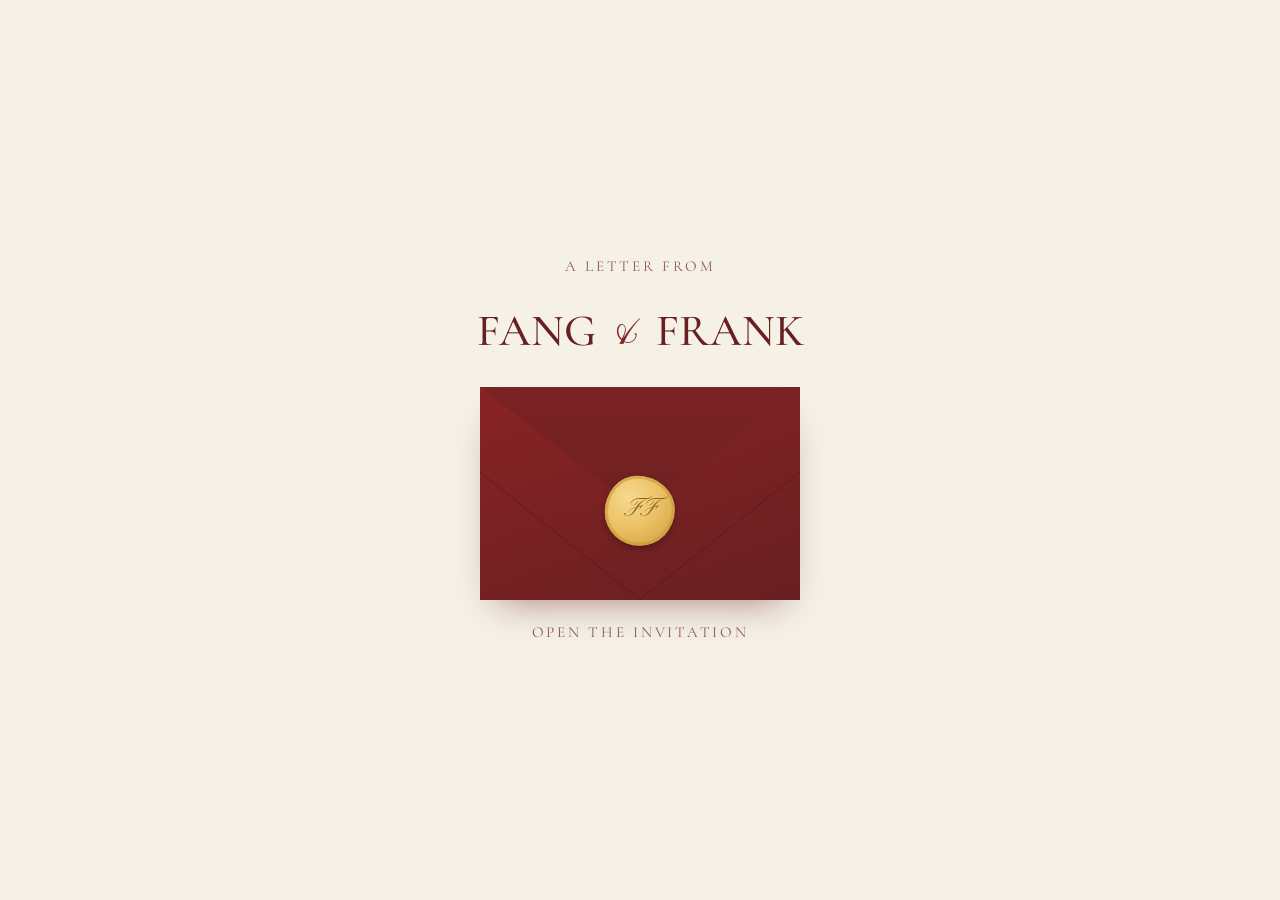
==== commit 5376a4ee: "feat: แยกเป็นสามหน้า — จดหมาย · ข้อมูลงาน · RSVP Co-Authored-By: Claude Opus 5.5 <noreply@anthropic." ====
--- a/index.html
+++ b/index.html
@@ -9,78 +9,17 @@
   <link href="https://fonts.googleapis.com/css2?family=Cormorant+Garamond:wght@400;500;600&family=Pinyon+Script&family=Noto+Serif+Thai:wght@400;600&display=swap" rel="stylesheet" />
   <link rel="stylesheet" href="styles.css" />
 </head>
-<body>
-  <header class="hero">
+<body data-page="letter">
+  <main class="letter">
     <p class="letter-from">A letter from</p>
     <h1><span data-bind="names.0"></span> <span class="amp">&amp;</span> <span data-bind="names.1"></span></h1>
-    <p class="full-names" data-bind="fullNames"></p>
-    <div class="envelope" aria-hidden="true">
-      <span class="seal" id="seal"></span>
-    </div>
-    <p class="muted" data-bind="greeting"></p>
-    <p class="date" data-bind="dateText"></p>
-    <div class="countdown" id="countdown" aria-live="polite"></div>
-    <a class="btn" href="#rsvp">ตอบรับคำเชิญ</a>
-  </header>
-
-  <main>
-    <section class="card" id="schedule">
-      <h2>กำหนดการ</h2>
-      <ol class="timeline" id="timeline"></ol>
-    </section>
-
-    <section class="card" id="dress-code">
-      <h2>Dress Code</h2>
-      <ul class="swatches" id="swatches"></ul>
-    </section>
-
-    <section class="card" id="venue">
-      <h2>สถานที่</h2>
-      <p class="venue-name" data-bind="venue.name"></p>
-      <p class="muted" data-bind="venue.address"></p>
-      <a class="btn btn-outline" id="map-link" target="_blank" rel="noopener">เปิดแผนที่</a>
-    </section>
-
-    <section class="rsvp" id="rsvp">
-      <h2 class="rsvp-title">Kindly RSVP</h2>
-      <div class="monogram" id="monogram" aria-hidden="true"></div>
-      <p class="rsvp-message">
-        “<span data-bind="rsvpMessage"></span>
-        กรุณาตอบรับคำเชิญภายในวันที่ <span data-bind="rsvpDeadline"></span>”
-      </p>
-
-      <form class="rsvp-card" id="rsvp-form" novalidate>
-        <div class="rsvp-card-head">
-          <p class="rsvp-card-title">คำเชิญร่วมงานแต่งงาน</p>
-          <p class="rsvp-card-names" id="rsvp-names"></p>
-        </div>
-
-        <label class="field">คุณชื่ออะไร *
-          <input name="name" required maxlength="100" autocomplete="name" />
-        </label>
-
-        <fieldset class="field">
-          <legend>คุณสามารถมาร่วมงานได้ไหม *</legend>
-          <label class="choice"><input type="radio" name="attending" value="yes" required /><span>ได้ ฉันยินดีไปร่วมงาน</span></label>
-          <label class="choice"><input type="radio" name="attending" value="no" /><span>ขออภัย ไม่สะดวกไปร่วมงาน</span></label>
-        </fieldset>
-
-        <fieldset class="field" id="guests-field">
-          <legend>จะมีผู้มางานนี้กี่คน (คุณ + ผู้ติดตาม)</legend>
-          <div id="guest-options"></div>
-        </fieldset>
-
-        <label class="field">ช่องทางและเบอร์โทรการติดต่อ
-          <input name="contact" maxlength="100" autocomplete="tel" />
-        </label>
-
-        <button class="rsvp-submit" type="submit">RSVP</button>
-        <p class="form-status" id="form-status" role="status"></p>
-      </form>
-    </section>
+    <a class="envelope-link" id="open-letter" href="details.html" aria-label="เปิดการ์ดเชิญ">
+      <span class="envelope" aria-hidden="true">
+        <span class="seal" data-initials></span>
+      </span>
+    </a>
+    <a class="text-link" href="details.html">Open the invitation</a>
   </main>
-
-  <footer>ขอบคุณที่ร่วมเป็นส่วนหนึ่งในวันสำคัญของเรา</footer>
 
   <script src="config.js"></script>
   <script src="script.js"></script>
--- a/styles.css
+++ b/styles.css
@@ -35,17 +35,57 @@
   line-height: 1.7;
 }
 
-/* ---------- ส่วนหัว: ซองจดหมาย ---------- */
-.hero {
-  min-height: 92vh;
+/* ---------- ลิงก์ข้อความ และแถบย้อนกลับ ---------- */
+.text-link {
+  font-family: var(--font-display);
+  font-size: 0.95rem;
+  letter-spacing: var(--tracking);
+  text-transform: uppercase;
+  color: var(--color-muted);
+  text-decoration: none;
+}
+.text-link:hover { color: var(--color-accent); }
+
+.page-nav {
+  max-width: 640px;
+  margin: 0 auto;
+  padding: var(--space);
+}
+
+/* ---------- หน้า 1: จดหมาย ---------- */
+.letter {
+  min-height: 100vh;
+  min-height: 100svh;
   display: flex;
   flex-direction: column;
   align-items: center;
   justify-content: center;
   text-align: center;
-  padding: calc(var(--space) * 3) var(--space);
   gap: calc(var(--space) * 1.25);
 }
+
+.envelope-link {
+  display: block;
+  transition: transform 0.25s ease;
+}
+.envelope-link:hover { transform: translateY(-4px); }
+.envelope-link:focus-visible {
+  outline: 2px solid var(--color-accent);
+  outline-offset: 8px;
+}
+
+/* ---------- หน้า 2: ส่วนหัวของหน้าข้อมูล ---------- */
+.details-hero {
+  display: flex;
+  flex-direction: column;
+  align-items: center;
+  text-align: center;
+  gap: var(--space);
+  padding: var(--space) var(--space) calc(var(--space) * 2.5);
+}
+.details-hero p { margin: 0; }
+
+.cta { text-align: center; padding: var(--space) 0; }
 
 .letter-from {
   margin: 0;
@@ -75,6 +115,7 @@
 }
 
 .envelope {
+  display: block;
   position: relative;
   width: min(320px, 82vw);
   aspect-ratio: 3 / 2;
@@ -95,7 +136,12 @@
   background: linear-gradient(180deg, #7a2224 0%, var(--color-accent-strong) 100%);
   clip-path: polygon(0 0, 100% 0, 50% 58%);
   filter: drop-shadow(0 2px 0 rgba(0, 0, 0, 0.15));
-}
+  transition: clip-path 0.5s ease;
+}
+
+/* กดซองแล้ว: ฝาซองพับขึ้น ตราครั่งจางหาย */
+.is-open .envelope::before { clip-path: polygon(0 0, 100% 0, 50% 0); }
+.is-open .seal { opacity: 0; }
 
 /* เส้นพับด้านล่าง */
 .envelope::after {
@@ -120,6 +166,13 @@
   color: #8a6420;
   font-family: var(--font-script);
   font-size: clamp(1.2rem, 5vw, 1.6rem);
+  transition: opacity 0.3s ease;
+}
+
+@media (prefers-reduced-motion: reduce) {
+  .envelope-link,
+  .envelope::before,
+  .seal { transition: none; }
 }
 
 .date {
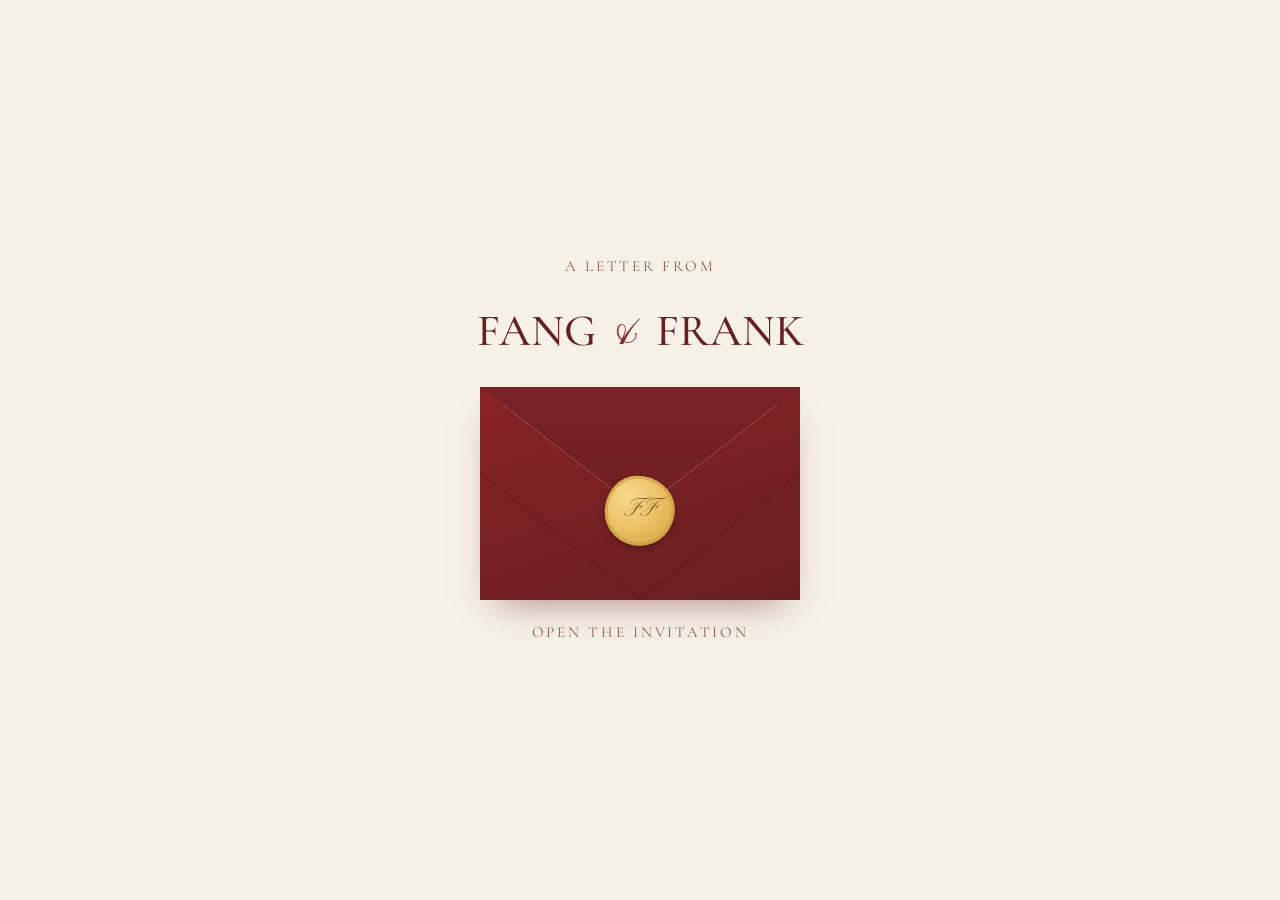
==== commit ec029d03: "feat: เพิ่มอนิเมชัน — เปิดซองแล้วกระดาษเลื่อนออก เปลี่ยนหน้าแบบจาง เนื้อหาโผล่เมื่อเลื่อนถึง Co-Auth" ====
--- a/index.html
+++ b/index.html
@@ -8,6 +8,7 @@
   <link rel="preconnect" href="https://fonts.gstatic.com" crossorigin />
   <link href="https://fonts.googleapis.com/css2?family=Cormorant+Garamond:wght@400;500;600&family=Pinyon+Script&family=Noto+Serif+Thai:wght@400;600&display=swap" rel="stylesheet" />
   <link rel="stylesheet" href="styles.css" />
+  <script>document.documentElement.classList.add("js");</script>
 </head>
 <body data-page="letter">
   <main class="letter">
@@ -15,6 +16,7 @@
     <h1><span data-bind="names.0"></span> <span class="amp">&amp;</span> <span data-bind="names.1"></span></h1>
     <a class="envelope-link" id="open-letter" href="details.html" aria-label="เปิดการ์ดเชิญ">
       <span class="envelope" aria-hidden="true">
+        <span class="paper"><span class="paper-text">You're invited</span></span>
         <span class="seal" data-initials></span>
       </span>
     </a>
--- a/styles.css
+++ b/styles.css
@@ -121,9 +121,12 @@
   aspect-ratio: 3 / 2;
   background: linear-gradient(160deg, var(--color-accent) 0%, var(--color-accent-strong) 100%);
   box-shadow: 0 18px 36px -18px rgba(104, 31, 33, 0.55);
-  overflow: hidden;
-}
-
+}
+
+/*
+ * ลำดับชั้นของซอง (ล่างขึ้นบน): ตัวซองด้านหลัง → กระดาษจดหมาย → กระเป๋าซองด้านหน้า
+ * → ฝาซอง → ตราครั่ง · กระดาษจึงซ่อนอยู่หลังกระเป๋าซอง และโผล่ขึ้นมาเมื่อฝาซองเปิด
+ */
 .envelope::before,
 .envelope::after {
   content: "";
@@ -131,28 +134,56 @@
   inset: 0;
 }
 
+.paper {
+  position: absolute;
+  z-index: 1;
+  left: 7%;
+  right: 7%;
+  top: 6%;
+  bottom: 8%;
+  display: flex;
+  justify-content: center;
+  padding-top: 8%;
+  background: #fffdf8;
+  box-shadow: 0 -2px 8px rgba(0, 0, 0, 0.12);
+  transition: transform 0.7s cubic-bezier(0.22, 1, 0.36, 1) 0.35s;
+}
+.paper-text {
+  font-family: var(--font-script);
+  font-size: clamp(1.1rem, 5vw, 1.5rem);
+  color: var(--color-accent);
+}
+
+/* กระเป๋าซองด้านหน้า พร้อมเส้นพับ */
+.envelope::after {
+  z-index: 2;
+  clip-path: polygon(0 0, 50% 58%, 100% 0, 100% 100%, 0 100%);
+  background:
+    linear-gradient(to top right, transparent calc(50% - 1px), rgba(0, 0, 0, 0.18) 50%, transparent calc(50% + 1px)) left bottom / 50% 60% no-repeat,
+    linear-gradient(to top left, transparent calc(50% - 1px), rgba(0, 0, 0, 0.18) 50%, transparent calc(50% + 1px)) right bottom / 50% 60% no-repeat,
+    linear-gradient(160deg, var(--color-accent) 0%, var(--color-accent-strong) 100%);
+}
+
 /* ฝาซองด้านบน */
 .envelope::before {
+  z-index: 3;
   background: linear-gradient(180deg, #7a2224 0%, var(--color-accent-strong) 100%);
   clip-path: polygon(0 0, 100% 0, 50% 58%);
   filter: drop-shadow(0 2px 0 rgba(0, 0, 0, 0.15));
   transition: clip-path 0.5s ease;
 }
 
-/* กดซองแล้ว: ฝาซองพับขึ้น ตราครั่งจางหาย */
+/* กดซองแล้ว: ฝาซองพับขึ้น ตราครั่งจางหาย กระดาษเลื่อนออกจากซอง */
 .is-open .envelope::before { clip-path: polygon(0 0, 100% 0, 50% 0); }
 .is-open .seal { opacity: 0; }
-
-/* เส้นพับด้านล่าง */
-.envelope::after {
-  background:
-    linear-gradient(to top right, transparent calc(50% - 1px), rgba(0, 0, 0, 0.18) 50%, transparent calc(50% + 1px)) left bottom / 50% 60% no-repeat,
-    linear-gradient(to top left, transparent calc(50% - 1px), rgba(0, 0, 0, 0.18) 50%, transparent calc(50% + 1px)) right bottom / 50% 60% no-repeat;
-}
+.is-open .paper { transform: translateY(-58%); }
+/* ข้อความรอบซองจางไป เพื่อไม่ให้กระดาษที่เลื่อนขึ้นมาทับชื่อ */
+.letter > :not(.envelope-link) { transition: opacity 0.4s ease; }
+.letter:has(.is-open) > :not(.envelope-link) { opacity: 0; }
 
 .seal {
   position: absolute;
-  z-index: 1;
+  z-index: 4;
   left: 50%;
   top: 58%;
   width: 22%;
@@ -169,11 +200,6 @@
   transition: opacity 0.3s ease;
 }
 
-@media (prefers-reduced-motion: reduce) {
-  .envelope-link,
-  .envelope::before,
-  .seal { transition: none; }
-}
 
 .date {
   margin: 0;
@@ -432,3 +458,90 @@
   padding: calc(var(--space) * 3) var(--space);
   font-family: var(--font-display);
 }
+
+/* =====================================================================
+ * อนิเมชัน — ทำงานเฉพาะเมื่อเครื่องไม่ได้ตั้งค่าให้ลดภาพเคลื่อนไหว
+ * ===================================================================== */
+@media (prefers-reduced-motion: no-preference) {
+  /* เปลี่ยนหน้าแบบจาง (เบราว์เซอร์ที่รองรับ View Transitions) */
+  @view-transition { navigation: auto; }
+  ::view-transition-old(root) { animation: fade-out 0.35s ease both; }
+  ::view-transition-new(root) { animation: fade-in 0.45s ease both; }
+
+  /* เนื้อหาส่วนบนของทุกหน้าค่อย ๆ ลอยขึ้นมาทีละชิ้น */
+  .letter > *,
+  .details-hero > *,
+  .rsvp > :not(form),
+  .page-nav {
+    animation: rise 0.8s cubic-bezier(0.22, 1, 0.36, 1) both;
+  }
+  .letter > :nth-child(2),
+  .details-hero > :nth-child(2),
+  .rsvp > :nth-child(2) { animation-delay: 0.12s; }
+  .letter > :nth-child(3),
+  .details-hero > :nth-child(3),
+  .rsvp > :nth-child(3) { animation-delay: 0.24s; }
+  .letter > :nth-child(4),
+  .details-hero > :nth-child(4) { animation-delay: 0.36s; }
+  .details-hero > :nth-child(5) { animation-delay: 0.48s; }
+
+  /* ซองลอยเบา ๆ และตราครั่งมีแสงวาบ */
+  .envelope { animation: float 4.5s ease-in-out 1s infinite; }
+  .is-open .envelope { animation-play-state: paused; }
+  .envelope-link { transition: transform 0.25s ease; }
+  .envelope-link:hover { transform: translateY(-4px) scale(1.02); }
+  .seal { animation: glint 3.2s ease-in-out 1.5s infinite; }
+
+  /* การ์ดและฟอร์มค่อย ๆ ปรากฏเมื่อเลื่อนมาถึง */
+  .js [data-reveal] {
+    opacity: 0;
+    transform: translateY(28px);
+    transition: opacity 0.8s ease, transform 0.8s cubic-bezier(0.22, 1, 0.36, 1);
+  }
+  .js [data-reveal].is-visible { opacity: 1; transform: none; }
+
+  /* กำหนดการไล่ขึ้นทีละบรรทัด */
+  .js #schedule .timeline li {
+    opacity: 0;
+    transform: translateX(-10px);
+    transition: opacity 0.5s ease, transform 0.5s ease;
+    transition-delay: calc(0.25s + var(--i, 0) * 90ms);
+  }
+  .js #schedule.is-visible .timeline li { opacity: 1; transform: none; }
+
+  /* จุดสี Dress code เด้งขึ้นมา */
+  .js #dress-code .swatch { transform: scale(0); transition: transform 0.5s cubic-bezier(0.34, 1.56, 0.64, 1); }
+  .js #dress-code .swatches li:nth-child(2) .swatch { transition-delay: 0.08s; }
+  .js #dress-code .swatches li:nth-child(3) .swatch { transition-delay: 0.16s; }
+  .js #dress-code .swatches li:nth-child(4) .swatch { transition-delay: 0.24s; }
+  .js #dress-code.is-visible .swatch { transform: scale(1); }
+
+  /* ตัวเลขวินาทีขยับทุกครั้งที่เปลี่ยน */
+  .countdown div:last-child strong { animation: tick 0.45s ease-out; }
+
+  /* ปุ่ม */
+  .btn, .rsvp-submit { transition: transform 0.2s ease, box-shadow 0.2s ease, background-color 0.2s ease; }
+  .btn:hover, .rsvp-submit:hover { transform: translateY(-2px); box-shadow: 0 8px 18px -10px rgba(104, 31, 33, 0.7); }
+  .btn:active, .rsvp-submit:active { transform: translateY(0) scale(0.98); }
+
+  /* ตัวเลือกในฟอร์ม */
+  .choice span { transition: background-color 0.2s ease, border-color 0.2s ease, transform 0.15s ease; }
+  .choice:hover span { transform: translateX(3px); }
+  .choice input:checked + span { animation: pop 0.3s ease; }
+
+  /* ข้อความสถานะของฟอร์ม */
+  .form-status:not(:empty) { animation: rise 0.4s ease both; }
+  .form-status.success::before { content: "♥ "; display: inline-block; animation: beat 1.2s ease-in-out infinite; }
+}
+
+@keyframes rise { from { opacity: 0; transform: translateY(16px); } }
+@keyframes fade-in { from { opacity: 0; } }
+@keyframes fade-out { to { opacity: 0; } }
+@keyframes float { 50% { transform: translateY(-8px); } }
+@keyframes glint {
+  0%, 70%, 100% { filter: brightness(1); }
+  80% { filter: brightness(1.18); }
+}
+@keyframes tick { from { opacity: 0.2; transform: translateY(-6px); } }
+@keyframes pop { 50% { transform: scale(1.03); } }
+@keyframes beat { 50% { transform: scale(1.25); } }
